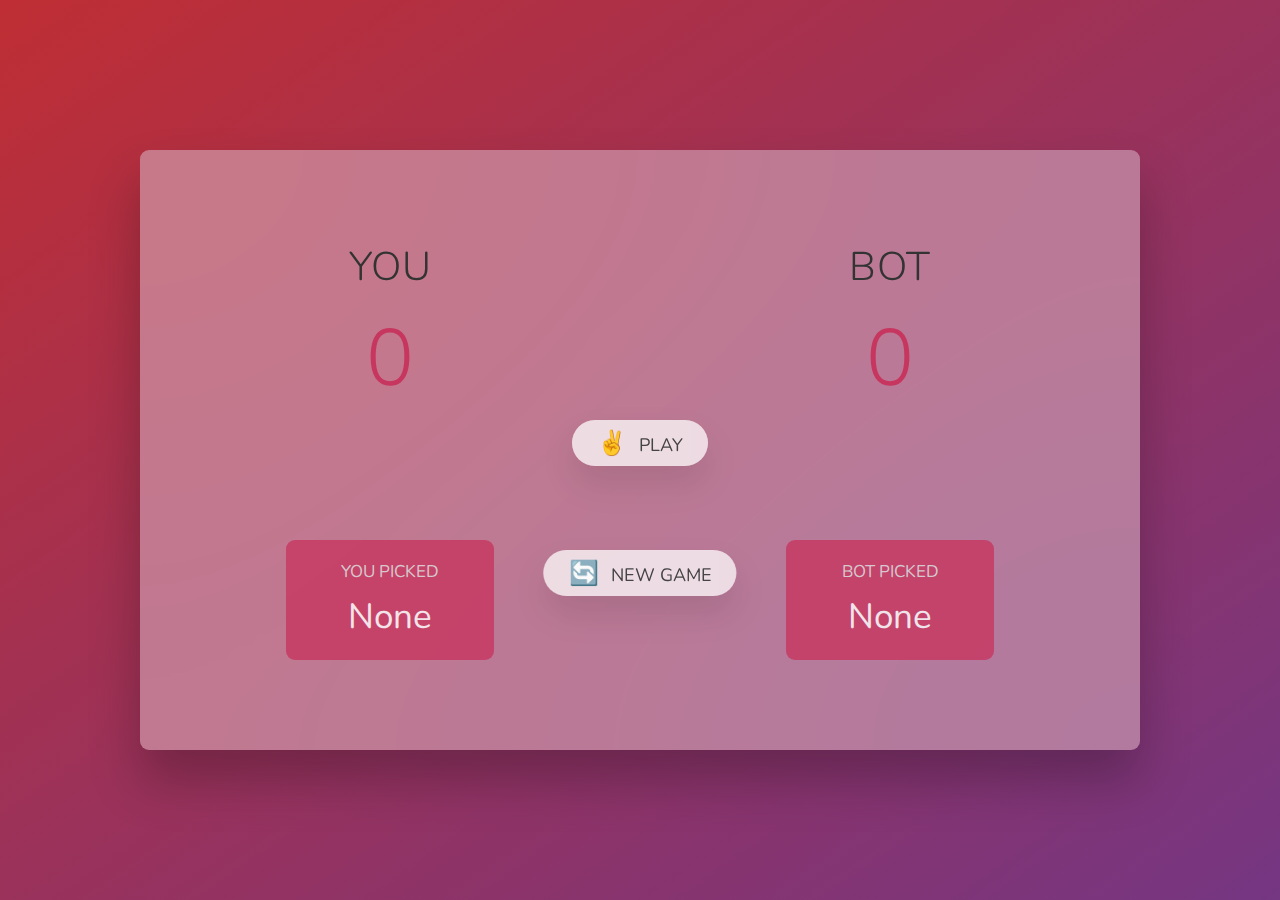
==== public/index.html @ 1a7d5ddb "Initial Commit" ====
<!DOCTYPE html>
<html lang="en">
  <head>
    <meta charset="UTF-8" />
    <meta name="viewport" content="width=device-width, initial-scale=1.0" />
    <meta http-equiv="X-UA-Compatible" content="ie=edge" />
    <link rel="stylesheet" href="style.css" />
    <title>Rock Paper Scissors</title>
  </head>
  <body>
    <main>
      <section class="player player--0">
        <h2 class="name" id="name--0">You</h2>
        <p class="score" id="score--0">0</p>
        <div class="current">
          <p class="current-label">You Picked</p>
          <p class="current-score" id="current--0">None</p>
        </div>
      </section>
      <section class="player player--1">
        <h2 class="name" id="name--1">Bot</h2>
        <p class="score" id="score--1">0</p>
        <div class="current">
          <p class="current-label">Bot Picked</p>
          <p class="current-score" id="current--1">None</p>
        </div>
      </section>

      <img src="game-over.png" alt="Game over sign" class="over" />
      <button class="btn btn--new">🔄 New game</button>
      <button class="btn btn--play">✌️ Play</button>
    </main>
    <script src="script.js"></script>
  </body>
</html>
---- public/style.css ----
@import url('https://fonts.googleapis.com/css2?family=Nunito&display=swap');

* {
  margin: 0;
  padding: 0;
  box-sizing: inherit;
}

html {
  font-size: 62.5%;
  box-sizing: border-box;
}

body {
  font-family: 'Nunito', sans-serif;
  font-weight: 400;
  height: 100vh;
  color: #333;
  background-image: linear-gradient(to top left, #753682 0%, #bf2e34 100%);
  display: flex;
  align-items: center;
  justify-content: center;
}

/* LAYOUT */
main {
  position: relative;
  width: 100rem;
  height: 60rem;
  background-color: rgba(255, 255, 255, 0.35);
  backdrop-filter: blur(200px);
  filter: blur();
  box-shadow: 0 3rem 5rem rgba(0, 0, 0, 0.25);
  border-radius: 9px;
  overflow: hidden;
  display: flex;
}

.player {
  flex: 50%;
  padding: 9rem;
  display: flex;
  flex-direction: column;
  align-items: center;
  transition: all 0.75s;
}

/* ELEMENTS */
.name {
  position: relative;
  font-size: 4rem;
  text-transform: uppercase;
  letter-spacing: 1px;
  word-spacing: 2px;
  font-weight: 300;
  margin-bottom: 1rem;
}

.score {
  font-size: 8rem;
  font-weight: 300;
  color: #c7365f;
  margin-bottom: auto;
}

.player--active {
  background-color: rgba(255, 255, 255, 0.4);
}
.player--active .name {
  font-weight: 700;
}
.player--active .score {
  font-weight: 400;
}

.player--active .current {
  opacity: 1;
}

.current {
  background-color: #c7365f;
  opacity: 0.8;
  border-radius: 9px;
  color: #fff;
  width: 65%;
  padding: 2rem;
  text-align: center;
  transition: all 0.75s;
}

.current-label {
  text-transform: uppercase;
  margin-bottom: 1rem;
  font-size: 1.7rem;
  color: #ddd;
}

.current-score {
  font-size: 3.5rem;
}

/* ABSOLUTE POSITIONED ELEMENTS */
.btn {
  position: absolute;
  left: 50%;
  transform: translateX(-50%);
  color: #444;
  background: none;
  border: none;
  font-family: inherit;
  font-size: 1.8rem;
  text-transform: uppercase;
  cursor: pointer;
  font-weight: 400;
  transition: all 0.2s;

  background-color: white;
  background-color: rgba(255, 255, 255, 0.6);
  backdrop-filter: blur(10px);

  padding: 0.7rem 2.5rem;
  border-radius: 50rem;
  box-shadow: 0 1.75rem 3.5rem rgba(0, 0, 0, 0.1);
}

.btn::first-letter {
  font-size: 2.4rem;
  display: inline-block;
  margin-right: 0.7rem;
}

.btn--new {
  top: 40rem;
}
.btn--play {
  top: 27rem;
}
.btn--hold {
  top: 46.1rem;
}

.btn:active {
  transform: translate(-50%, 3px);
  box-shadow: 0 1rem 2rem rgba(0, 0, 0, 0.15);
}

.btn:focus {
  outline: none;
}

.over {
  position: absolute;
  left: 50%;
  top: 8.8rem;
  transform: translateX(-50%);
  height: 20rem;
  box-shadow: 0 2rem 5rem rgba(0, 0, 0, 0.2);
  transition: all 0.75s;
  border-radius: 9px;
}

.player--winner {
  background-color: #2f2f2f;
}

.player--winner .name {
  font-weight: 700;
  color: #c7365f;
}

.hidden {
  display: none;
}
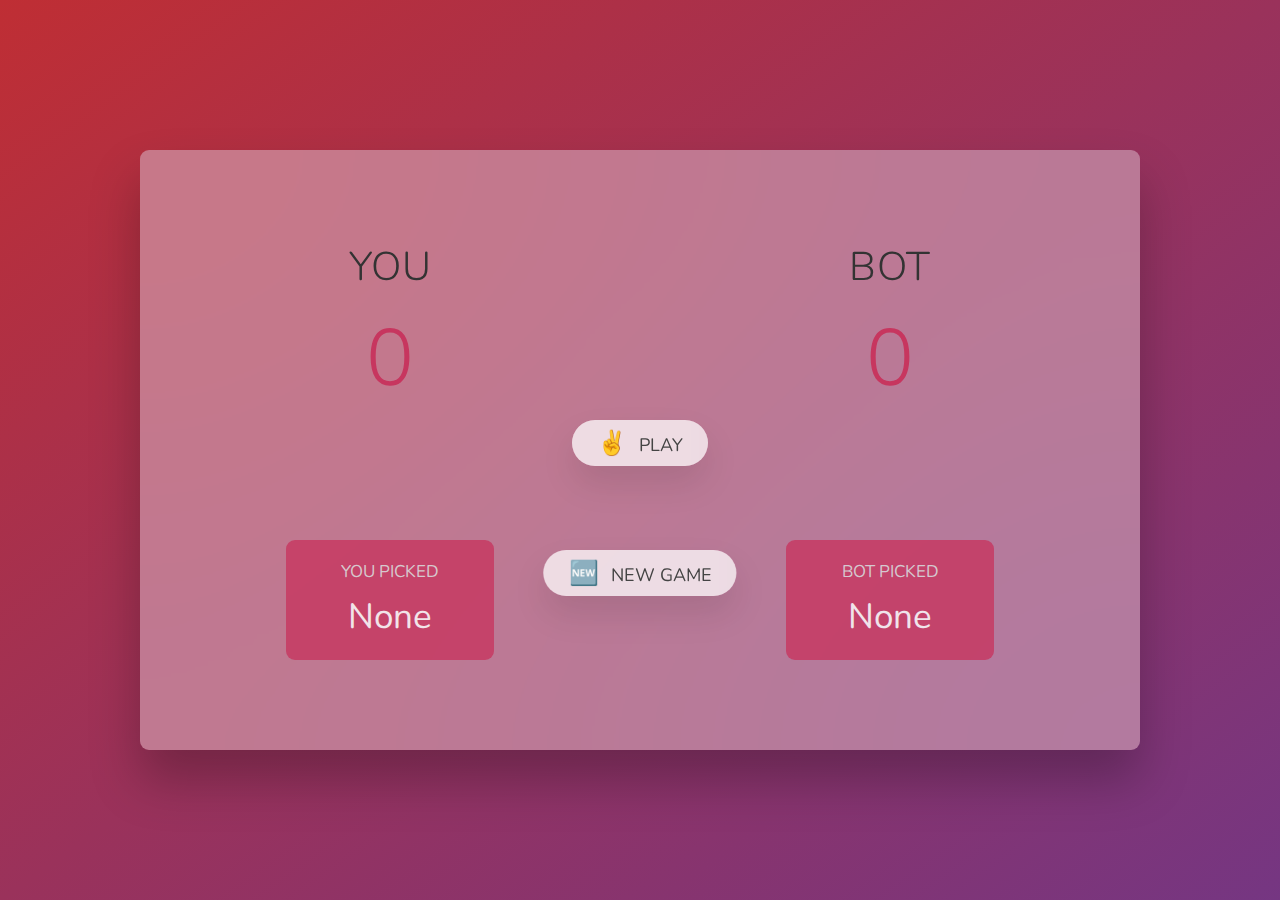
==== commit e8662ebf: "Updated New Game emoji" ====
--- a/public/index.html
+++ b/public/index.html
@@ -27,7 +27,7 @@
       </section>
 
       <img src="game-over.png" alt="Game over sign" class="over" />
-      <button class="btn btn--new">🔄 New game</button>
+      <button class="btn btn--new">🆕 New game</button>
       <button class="btn btn--play">✌️ Play</button>
     </main>
     <script src="script.js"></script>
--- a/public/style.css
+++ b/public/style.css
@@ -63,17 +63,17 @@
   margin-bottom: auto;
 }
 
-.player--active {
+.player--winner {
   background-color: rgba(255, 255, 255, 0.4);
 }
-.player--active .name {
+.player--winner .name {
   font-weight: 700;
 }
-.player--active .score {
+.player--winner .score {
   font-weight: 400;
 }
 
-.player--active .current {
+.player--winner .current {
   opacity: 1;
 }
 
@@ -159,11 +159,11 @@
   border-radius: 9px;
 }
 
-.player--winner {
+.player--loser {
   background-color: #2f2f2f;
 }
 
-.player--winner .name {
+.player--loser .name {
   font-weight: 700;
   color: #c7365f;
 }
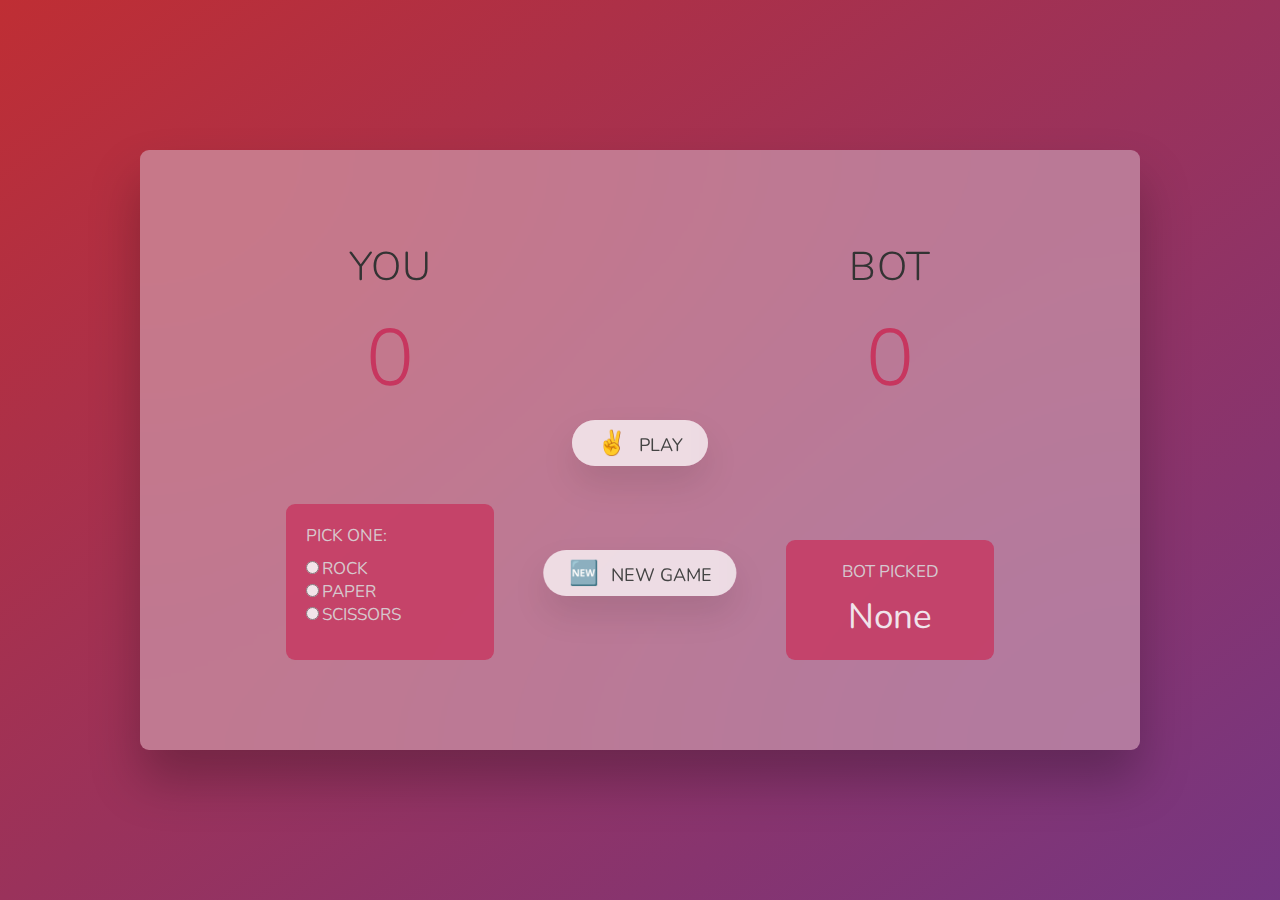
==== commit dfa89615: "Controls for Player 1" ====
--- a/public/index.html
+++ b/public/index.html
@@ -13,8 +13,18 @@
         <h2 class="name" id="name--0">You</h2>
         <p class="score" id="score--0">0</p>
         <div class="current">
-          <p class="current-label">You Picked</p>
-          <p class="current-score" id="current--0">None</p>
+          <form class="radioLeft">
+            <p class="current-label">Pick One:</p>
+            <input type="radio" id="testval" name="player1" value="0" />
+            <label class="current-label" for="rock">Rock</label><br />
+            <input type="radio" id="testval" name="player1" value="1" />
+            <label class="current-label" for="paper">Paper</label><br />
+            <input type="radio" id="testval" name="player1" value="2" />
+            <label class="current-label" for="scissors">Scissors</label
+            ><br /><br />
+          </form>
+          <!-- <p class="current-label">You Picked</p>
+          <p class="current-score" id="current--0">None</p> -->
         </div>
       </section>
       <section class="player player--1">
--- a/public/style.css
+++ b/public/style.css
@@ -171,3 +171,7 @@
 .hidden {
   display: none;
 }
+
+.radioLeft {
+  text-align: left;
+}
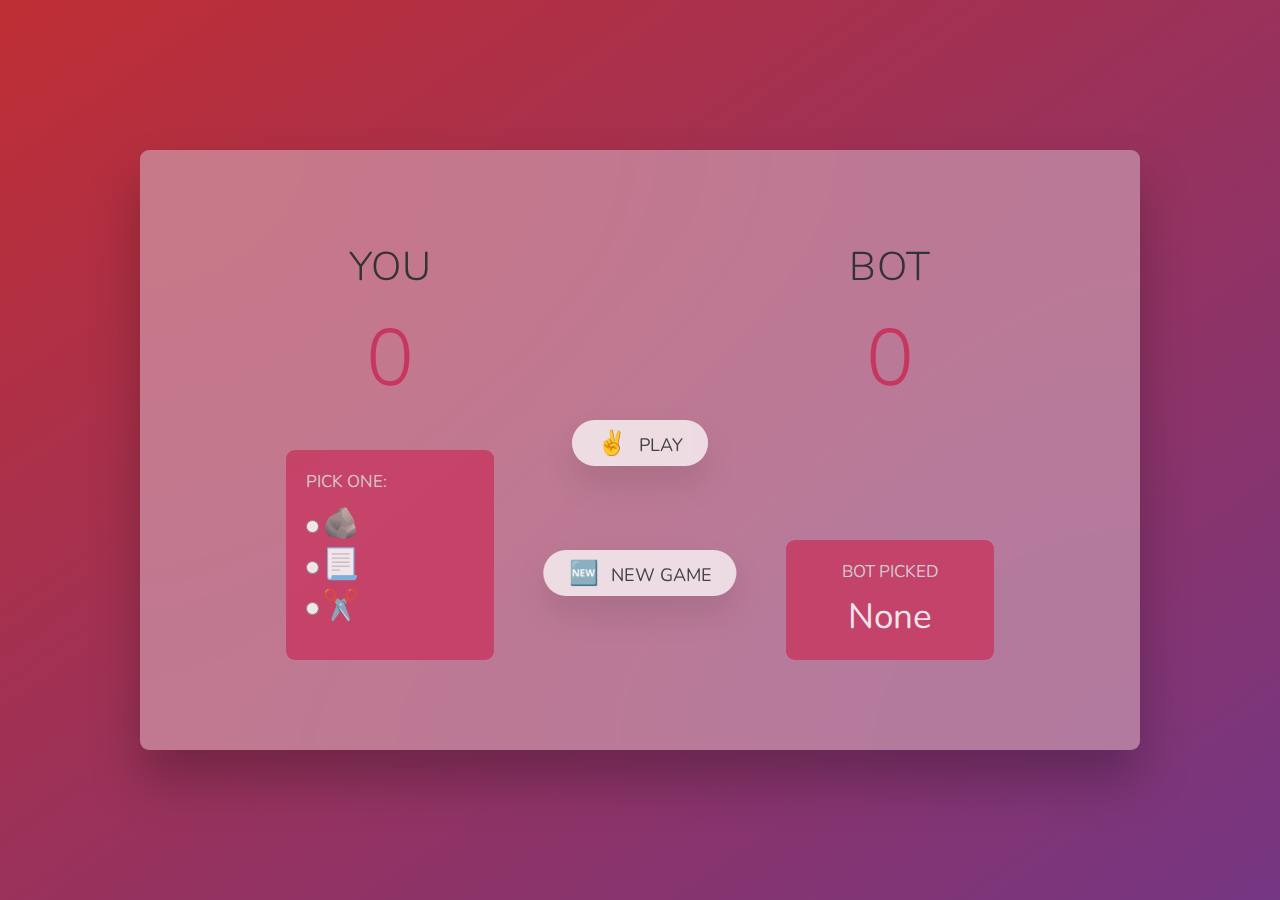
==== commit 2f5a74d5: "Emojis!" ====
--- a/public/index.html
+++ b/public/index.html
@@ -16,12 +16,11 @@
           <form class="radioLeft">
             <p class="current-label">Pick One:</p>
             <input type="radio" id="testval" name="player1" value="0" />
-            <label class="current-label" for="rock">Rock</label><br />
+            <label class="option-icons" for="rock">🪨</label><br />
             <input type="radio" id="testval" name="player1" value="1" />
-            <label class="current-label" for="paper">Paper</label><br />
+            <label class="option-icons" for="paper">📃</label><br />
             <input type="radio" id="testval" name="player1" value="2" />
-            <label class="current-label" for="scissors">Scissors</label
-            ><br /><br />
+            <label class="option-icons" for="scissors">✂️</label><br /><br />
           </form>
           <!-- <p class="current-label">You Picked</p>
           <p class="current-score" id="current--0">None</p> -->
--- a/public/style.css
+++ b/public/style.css
@@ -95,6 +95,10 @@
   color: #ddd;
 }
 
+.option-icons {
+  font-size: 3rem;
+}
+
 .current-score {
   font-size: 3.5rem;
 }
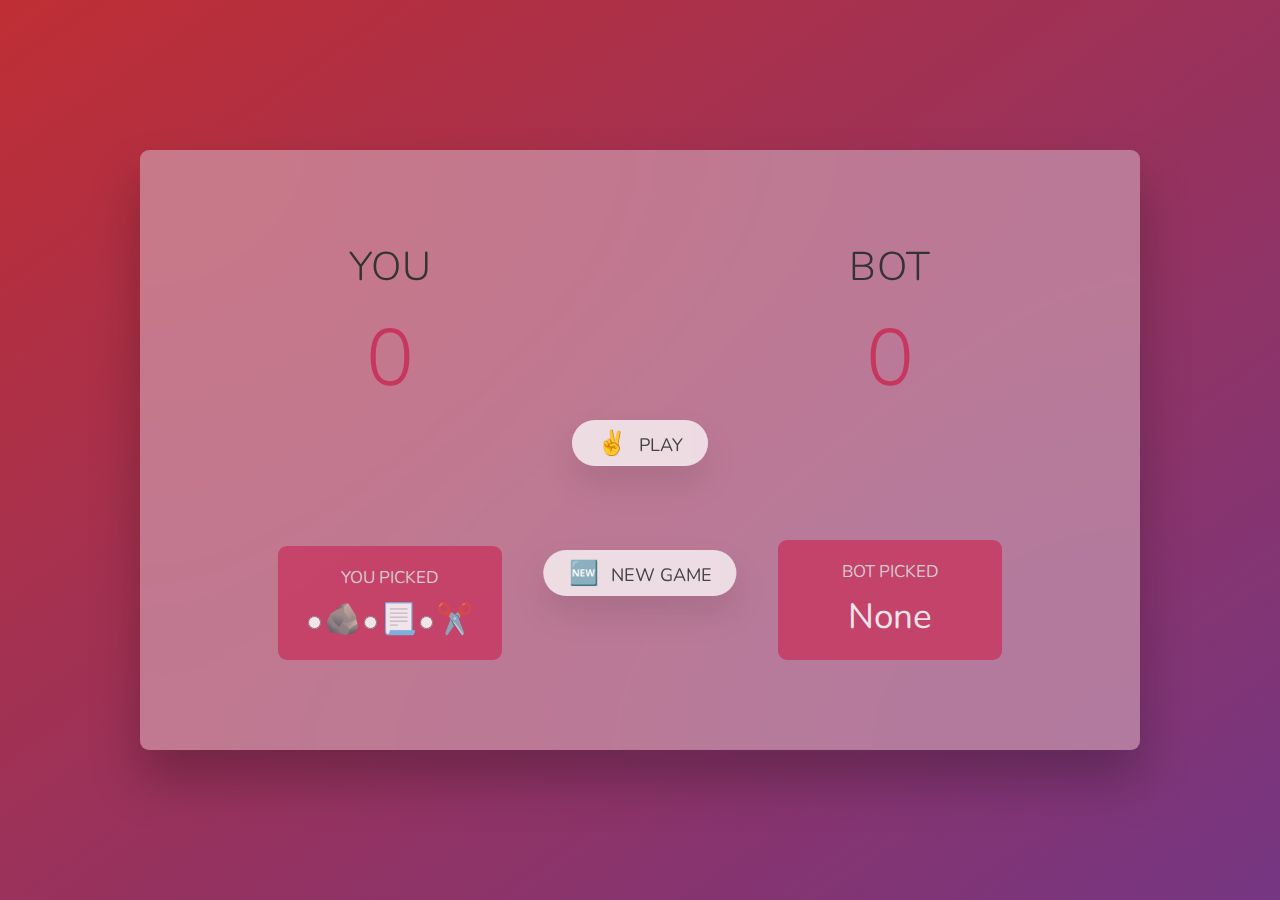
==== commit dc3d93fb: "Minor UI tweaks" ====
--- a/public/index.html
+++ b/public/index.html
@@ -13,14 +13,14 @@
         <h2 class="name" id="name--0">You</h2>
         <p class="score" id="score--0">0</p>
         <div class="current">
-          <form class="radioLeft">
-            <p class="current-label">Pick One:</p>
+          <form class="">
+            <p class="current-label">You Picked</p>
             <input type="radio" id="testval" name="player1" value="0" />
-            <label class="option-icons" for="rock">🪨</label><br />
+            <label class="option-icons" for="rock">🪨</label>
             <input type="radio" id="testval" name="player1" value="1" />
-            <label class="option-icons" for="paper">📃</label><br />
+            <label class="option-icons" for="paper">📃</label>
             <input type="radio" id="testval" name="player1" value="2" />
-            <label class="option-icons" for="scissors">✂️</label><br /><br />
+            <label class="option-icons" for="scissors">✂️</label>
           </form>
           <!-- <p class="current-label">You Picked</p>
           <p class="current-score" id="current--0">None</p> -->
--- a/public/style.css
+++ b/public/style.css
@@ -82,7 +82,7 @@
   opacity: 0.8;
   border-radius: 9px;
   color: #fff;
-  width: 65%;
+  width: 70%;
   padding: 2rem;
   text-align: center;
   transition: all 0.75s;
@@ -175,7 +175,3 @@
 .hidden {
   display: none;
 }
-
-.radioLeft {
-  text-align: left;
-}
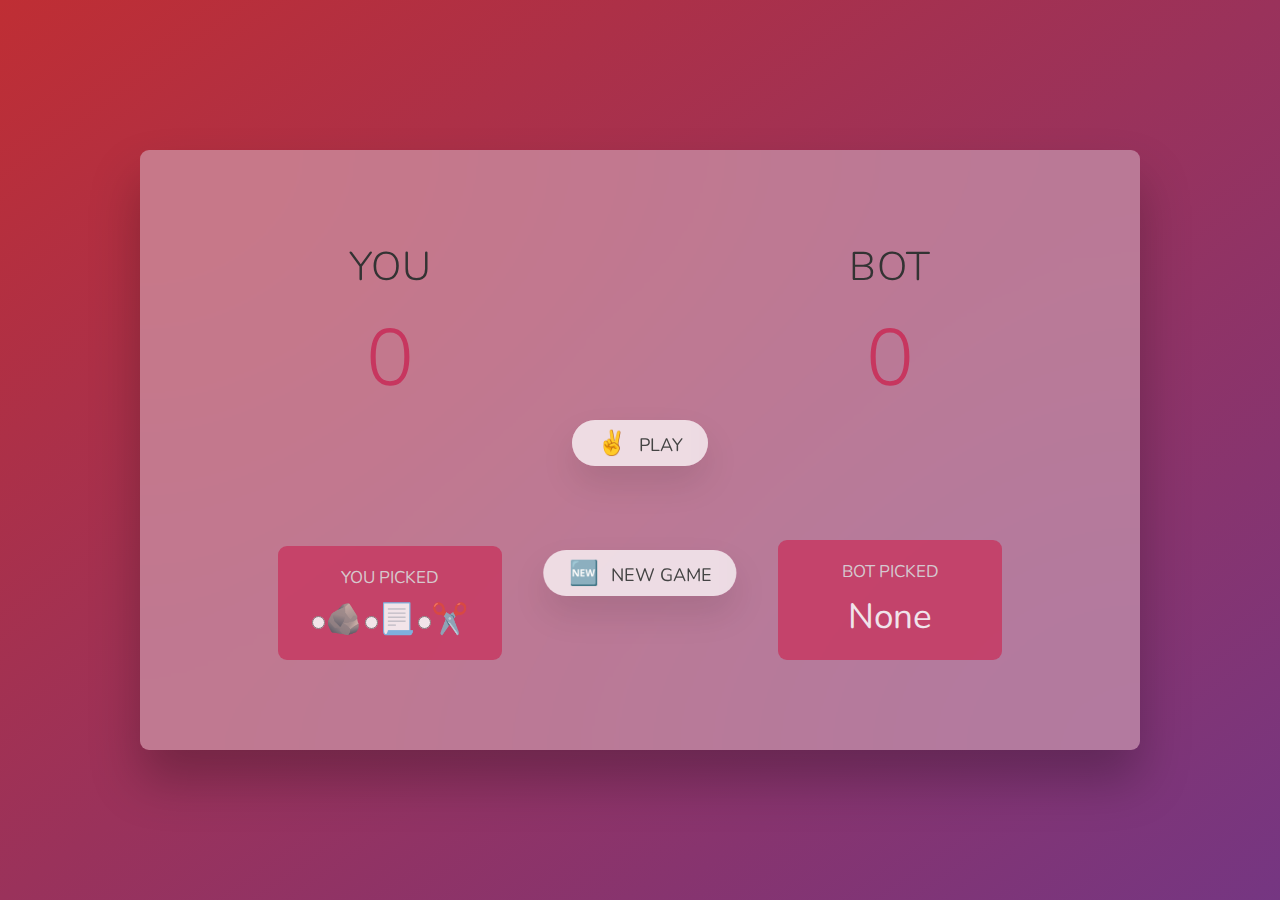
==== commit 33dcc2d2: "Update index.html" ====
--- a/public/index.html
+++ b/public/index.html
@@ -15,12 +15,36 @@
         <div class="current">
           <form class="">
             <p class="current-label">You Picked</p>
-            <input type="radio" id="testval" name="player1" value="0" />
+            <!-- <input type="radio" id="testval" name="player1" value="0" />
             <label class="option-icons" for="rock">🪨</label>
             <input type="radio" id="testval" name="player1" value="1" />
             <label class="option-icons" for="paper">📃</label>
             <input type="radio" id="testval" name="player1" value="2" />
-            <label class="option-icons" for="scissors">✂️</label>
+            <label class="option-icons" for="scissors">✂️</label> -->
+            <label class="option-icons glow"
+              ><input
+                type="radio"
+                id="testval"
+                name="player1"
+                value="0"
+              />🪨</label
+            >
+            <label class="option-icons"
+              ><input
+                type="radio"
+                id="testval"
+                name="player1"
+                value="1"
+              />📃</label
+            >
+            <label class="option-icons"
+              ><input
+                type="radio"
+                id="testval"
+                name="player1"
+                value="2"
+              />✂️</label
+            >
           </form>
           <!-- <p class="current-label">You Picked</p>
           <p class="current-score" id="current--0">None</p> -->
--- a/public/style.css
+++ b/public/style.css
@@ -95,10 +95,6 @@
   color: #ddd;
 }
 
-.option-icons {
-  font-size: 3rem;
-}
-
 .current-score {
   font-size: 3.5rem;
 }
@@ -175,3 +171,7 @@
 .hidden {
   display: none;
 }
+
+.option-icons {
+  font-size: 3rem;
+}
